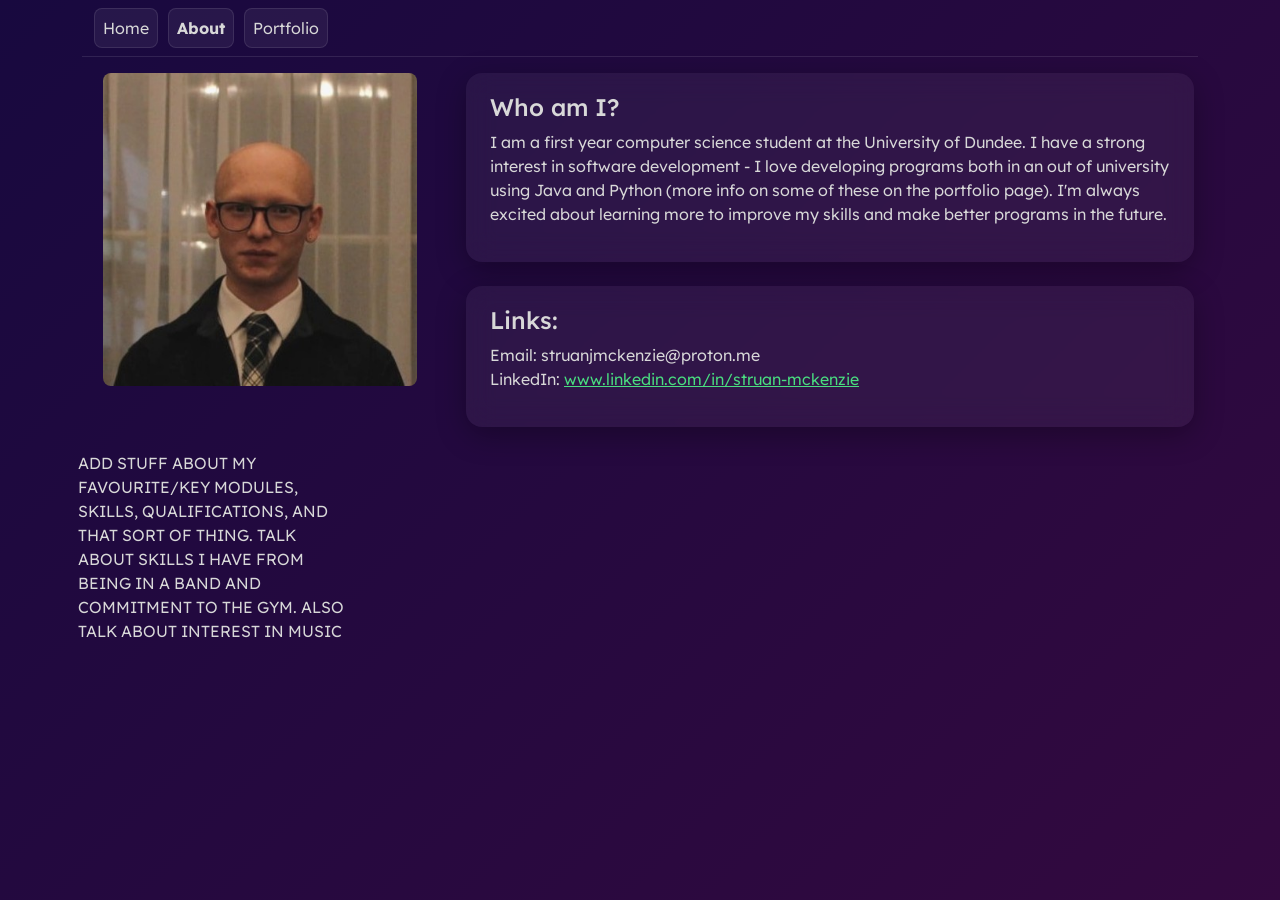
==== about.html @ e6e78b32 "changed way navbar is made" ====
<!doctype html>
<html lang="en">
<head>
    <meta charset="UTF-8">
    <meta name="viewport" content="width=device-width, initial-scale=1">
    <!-- bootstrap stuff -->
    <link href="https://cdn.jsdelivr.net/npm/bootstrap@5.3.8/dist/css/bootstrap.min.css" rel="stylesheet"
          integrity="sha384-sRIl4kxILFvY47J16cr9ZwB07vP4J8+LH7qKQnuqkuIAvNWLzeN8tE5YBujZqJLB" crossorigin="anonymous">
    <script src="https://cdn.jsdelivr.net/npm/bootstrap@5.3.8/dist/js/bootstrap.bundle.min.js"
            integrity="sha384-FKyoEForCGlyvwx9Hj09JcYn3nv7wiPVlz7YYwJrWVcXK/BmnVDxM+D2scQbITxI"
            crossorigin="anonymous"></script>
    <!-- google font stuff -->
    <link rel="preconnect" href="https://fonts.googleapis.com">
    <link rel="preconnect" href="https://fonts.gstatic.com" crossorigin>
    <link href="https://fonts.googleapis.com/css2?family=Barlow:wght@900&family=Lexend:wght@100..900&display=swap"
          rel="stylesheet">
    <!-- css -->
    <link rel="stylesheet" href="styles.css">
    <title>About</title>
</head>
<body>
<div class="container">
    <!-- Navbar -->
    <nav class="navbar navbar-expand">
        <div class="container-fluid">
            <div class="navbar-nav">
                <a class="nav-link" href="index.html">Home</a>
                <a class="nav-link current" href="about.html">About</a>
                <a class="nav-link" href="folio.html">Portfolio</a>
            </div>
        </div>
    </nav>
    <div class="row">
        <div class="col-md-4 p-3">
            <img src="images/sm.jpg" class="rounded-3 center" alt="photo of me">
        </div>
        <div class="col-12 col-md-8 p-3">
            <div class="box">
                <h4>Who am I?</h4>
                <p>I am a first year computer science student at the University of Dundee. I have a strong interest in
                    software development - I love developing programs both in an out of university using Java and Python
                    (more info on some of these on the portfolio page). I'm always excited about learning more to improve my
                    skills and make better programs in the future.</p>
            </div>
            <br>
            <div class="col-12 box">
                <h4>Links:</h4>
                <p>Email: struanjmckenzie@proton.me<br>
                    LinkedIn: <a href="https://www.linkedin.com/in/struan-mckenzie">www.linkedin.com/in/struan-mckenzie</a>
                </p>
            </div>
        </div>
    </div>
    <div class="row">
        <div class="col-12 col-sm-6 col-md-3 p-2">
            ADD STUFF ABOUT MY FAVOURITE/KEY MODULES, SKILLS, QUALIFICATIONS, AND THAT SORT OF THING. TALK ABOUT SKILLS
            I HAVE FROM BEING IN A BAND AND COMMITMENT TO THE GYM. ALSO TALK ABOUT INTEREST IN MUSIC
        </div>
    </div>
</div>
</body>
</html>
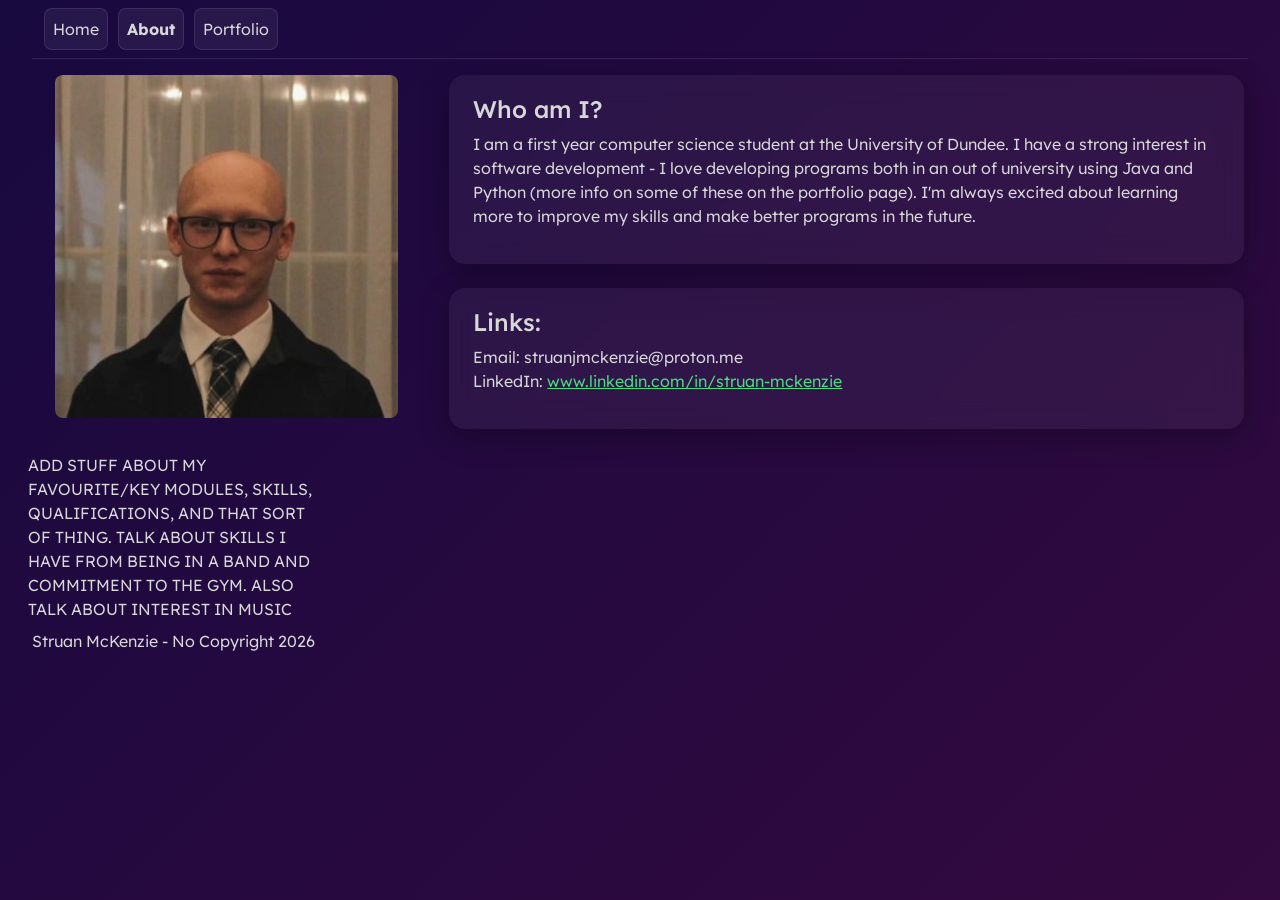
==== commit 52928c22: "clean up css" ====
--- a/about.html
+++ b/about.html
@@ -4,11 +4,8 @@
     <meta charset="UTF-8">
     <meta name="viewport" content="width=device-width, initial-scale=1">
     <!-- bootstrap stuff -->
-    <link href="https://cdn.jsdelivr.net/npm/bootstrap@5.3.8/dist/css/bootstrap.min.css" rel="stylesheet"
-          integrity="sha384-sRIl4kxILFvY47J16cr9ZwB07vP4J8+LH7qKQnuqkuIAvNWLzeN8tE5YBujZqJLB" crossorigin="anonymous">
-    <script src="https://cdn.jsdelivr.net/npm/bootstrap@5.3.8/dist/js/bootstrap.bundle.min.js"
-            integrity="sha384-FKyoEForCGlyvwx9Hj09JcYn3nv7wiPVlz7YYwJrWVcXK/BmnVDxM+D2scQbITxI"
-            crossorigin="anonymous"></script>
+    <link href="https://cdn.jsdelivr.net/npm/bootstrap@5.3.8/dist/css/bootstrap.min.css" rel="stylesheet" integrity="sha384-sRIl4kxILFvY47J16cr9ZwB07vP4J8+LH7qKQnuqkuIAvNWLzeN8tE5YBujZqJLB" crossorigin="anonymous">
+    <script src="https://cdn.jsdelivr.net/npm/bootstrap@5.3.8/dist/js/bootstrap.bundle.min.js" integrity="sha384-FKyoEForCGlyvwx9Hj09JcYn3nv7wiPVlz7YYwJrWVcXK/BmnVDxM+D2scQbITxI" crossorigin="anonymous"></script>
     <!-- google font stuff -->
     <link rel="preconnect" href="https://fonts.googleapis.com">
     <link rel="preconnect" href="https://fonts.gstatic.com" crossorigin>
@@ -19,7 +16,7 @@
     <title>About</title>
 </head>
 <body>
-<div class="container">
+<header>
     <!-- Navbar -->
     <nav class="navbar navbar-expand">
         <div class="container-fluid">
@@ -30,6 +27,8 @@
             </div>
         </div>
     </nav>
+</header>
+<main>
     <div class="row">
         <div class="col-md-4 p-3">
             <img src="images/sm.jpg" class="rounded-3 center" alt="photo of me">
@@ -37,10 +36,7 @@
         <div class="col-12 col-md-8 p-3">
             <div class="box">
                 <h4>Who am I?</h4>
-                <p>I am a first year computer science student at the University of Dundee. I have a strong interest in
-                    software development - I love developing programs both in an out of university using Java and Python
-                    (more info on some of these on the portfolio page). I'm always excited about learning more to improve my
-                    skills and make better programs in the future.</p>
+                <p>I am a first year computer science student at the University of Dundee. I have a strong interest in software development - I love developing programs both in an out of university using Java and Python (more info on some of these on the portfolio page). I'm always excited about learning more to improve my skills and make better programs in the future.</p>
             </div>
             <br>
             <div class="col-12 box">
@@ -53,10 +49,12 @@
     </div>
     <div class="row">
         <div class="col-12 col-sm-6 col-md-3 p-2">
-            ADD STUFF ABOUT MY FAVOURITE/KEY MODULES, SKILLS, QUALIFICATIONS, AND THAT SORT OF THING. TALK ABOUT SKILLS
-            I HAVE FROM BEING IN A BAND AND COMMITMENT TO THE GYM. ALSO TALK ABOUT INTEREST IN MUSIC
+            ADD STUFF ABOUT MY FAVOURITE/KEY MODULES, SKILLS, QUALIFICATIONS, AND THAT SORT OF THING. TALK ABOUT SKILLS I HAVE FROM BEING IN A BAND AND COMMITMENT TO THE GYM. ALSO TALK ABOUT INTEREST IN MUSIC
         </div>
     </div>
-</div>
+</main>
+<footer>
+    <p>Struan McKenzie - No Copyright 2026</p>
+</footer>
 </body>
 </html>
--- a/styles.css
+++ b/styles.css
@@ -0,0 +1,108 @@
+/* ============================
+   Styles for the whole website
+   ============================ */
+
+/* ===========================
+   Override default HTML style
+   =========================== */
+body {
+    font-family: "Lexend", sans-serif;
+    font-optical-sizing: auto;
+    font-weight: 350;
+    font-style: normal;
+    min-height: 100vh;
+    background: linear-gradient(135deg, #18093f, #33093f);
+    padding-inline: 2rem;
+    color: #d8d8d8;
+}
+
+/* link style */
+a {
+    color: #4ade80;
+    text-decoration: underline;
+}
+
+a:hover {
+    text-decoration: underline double;
+}
+
+/* =================
+    Nav style
+   ================= */
+.nav-link {
+    border-radius: 8px;
+    font-size: 1rem;
+    color: #d8d8d8;
+    background: rgba(255,255,255,0.06);
+    border: 1px solid rgba(255,255,255,0.1);
+    transition: 0.2s;
+    cursor: pointer;
+}
+
+.nav-link:hover {
+    background: rgba(255,255,255,0.12);
+    color: #e6f1f2;
+    text-decoration: none;
+}
+
+.current {
+    font-weight: 700;
+}
+
+.navbar {
+    padding-top: 0.5rem;
+    border-bottom: 1px solid rgba(255,255,255,0.1);
+}
+
+.navbar-nav {
+    gap: 10px;
+}
+
+/* =================
+   Content styling
+   ================= */
+.portfolio-grid {
+    display: grid;
+    grid-template-columns: repeat(auto-fit, minmax(300px, 1fr));
+    gap: 2rem;
+}
+
+/* Box style */
+.box {
+    background: rgba(255,255,255,0.05);
+    border-radius: 16px;
+    backdrop-filter: blur(14px);
+    box-shadow: 0 8px 30px rgba(0,0,0,0.3);
+    transition: 0.25s;
+    font-size: 1rem;
+    padding: 20px 24px;
+    overflow: visible;
+}
+
+.box:hover {
+    transform: scale3d(1.01, 1.01, 1);
+}
+
+/* for centering images */
+.center {
+    display: block;
+    margin-left: auto;
+    margin-right: auto;
+    width: 90%;
+}
+
+/* ==============
+   Font packs
+   ============== */
+.barlow-black-italic-big {
+    font-family: "Barlow", sans-serif;
+    font-weight: 900;
+    font-style: normal;
+    font-size: 5rem;
+}
+.barlow-black-italic-small {
+    font-family: "Barlow", sans-serif;
+    font-weight: 900;
+    font-style: normal;
+    font-size: 3rem;
+}
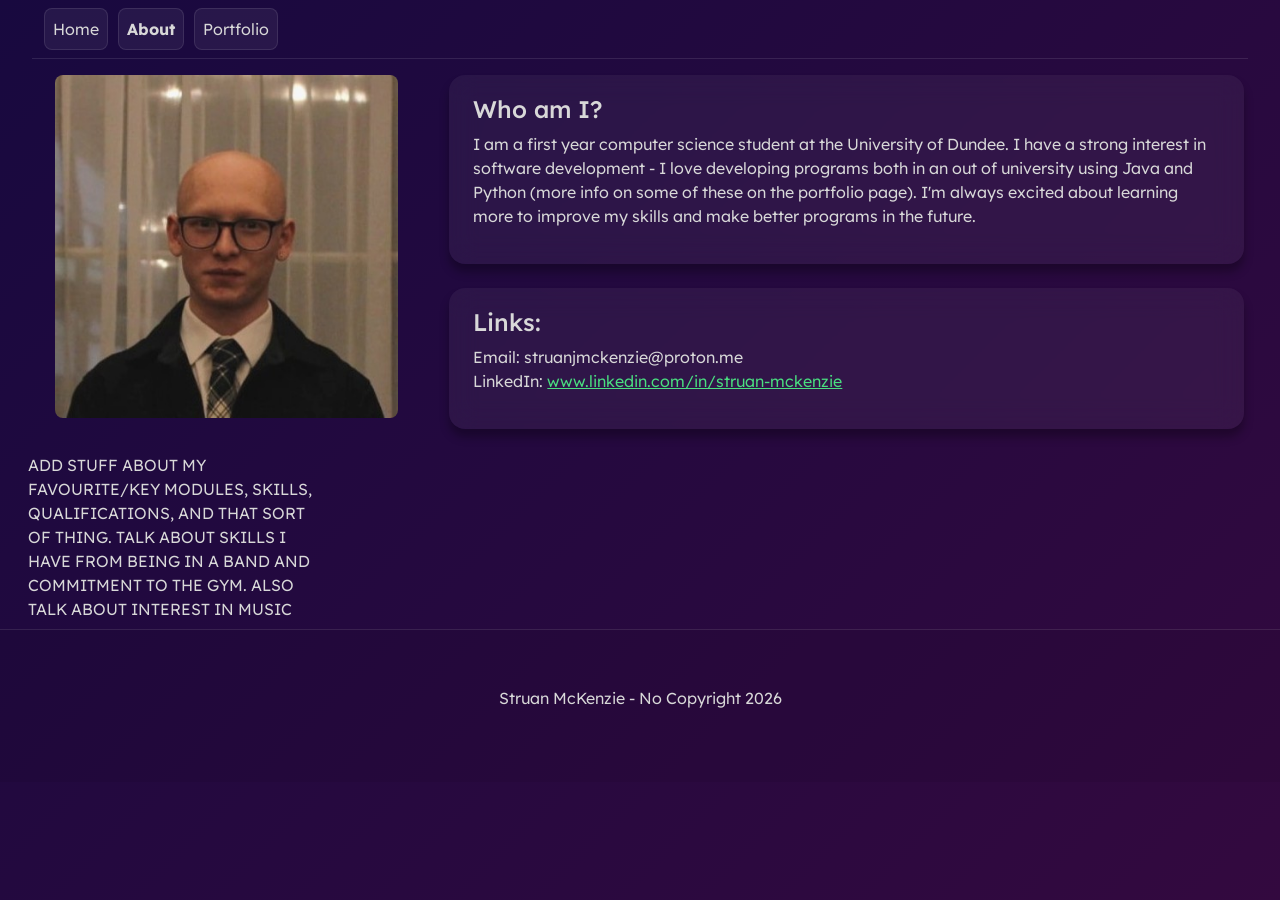
==== commit 3b4bb754: "add footer" ====
--- a/about.html
+++ b/about.html
@@ -54,7 +54,7 @@
     </div>
 </main>
 <footer>
-    <p>Struan McKenzie - No Copyright 2026</p>
+    <p class="text-center p-4">Struan McKenzie - No Copyright 2026</p>
 </footer>
 </body>
 </html>
--- a/styles.css
+++ b/styles.css
@@ -12,8 +12,15 @@
     font-style: normal;
     min-height: 100vh;
     background: linear-gradient(135deg, #18093f, #33093f);
+    color: #d8d8d8;
+}
+
+header {
     padding-inline: 2rem;
-    color: #d8d8d8;
+}
+
+main {
+    padding-inline: 2rem;
 }
 
 /* link style */
@@ -24,6 +31,12 @@
 
 a:hover {
     text-decoration: underline double;
+}
+
+footer {
+    padding-block: 2rem;
+    border-top: 1px solid rgba(255,255,255,0.1);
+    background: rgba(0,0,0,0.06);
 }
 
 /* =================
@@ -65,6 +78,7 @@
     display: grid;
     grid-template-columns: repeat(auto-fit, minmax(300px, 1fr));
     gap: 2rem;
+    padding-bottom: 2rem;
 }
 
 /* Box style */
@@ -72,7 +86,7 @@
     background: rgba(255,255,255,0.05);
     border-radius: 16px;
     backdrop-filter: blur(14px);
-    box-shadow: 0 8px 30px rgba(0,0,0,0.3);
+    box-shadow: 0 8px 10px rgba(0,0,0,0.3);
     transition: 0.25s;
     font-size: 1rem;
     padding: 20px 24px;
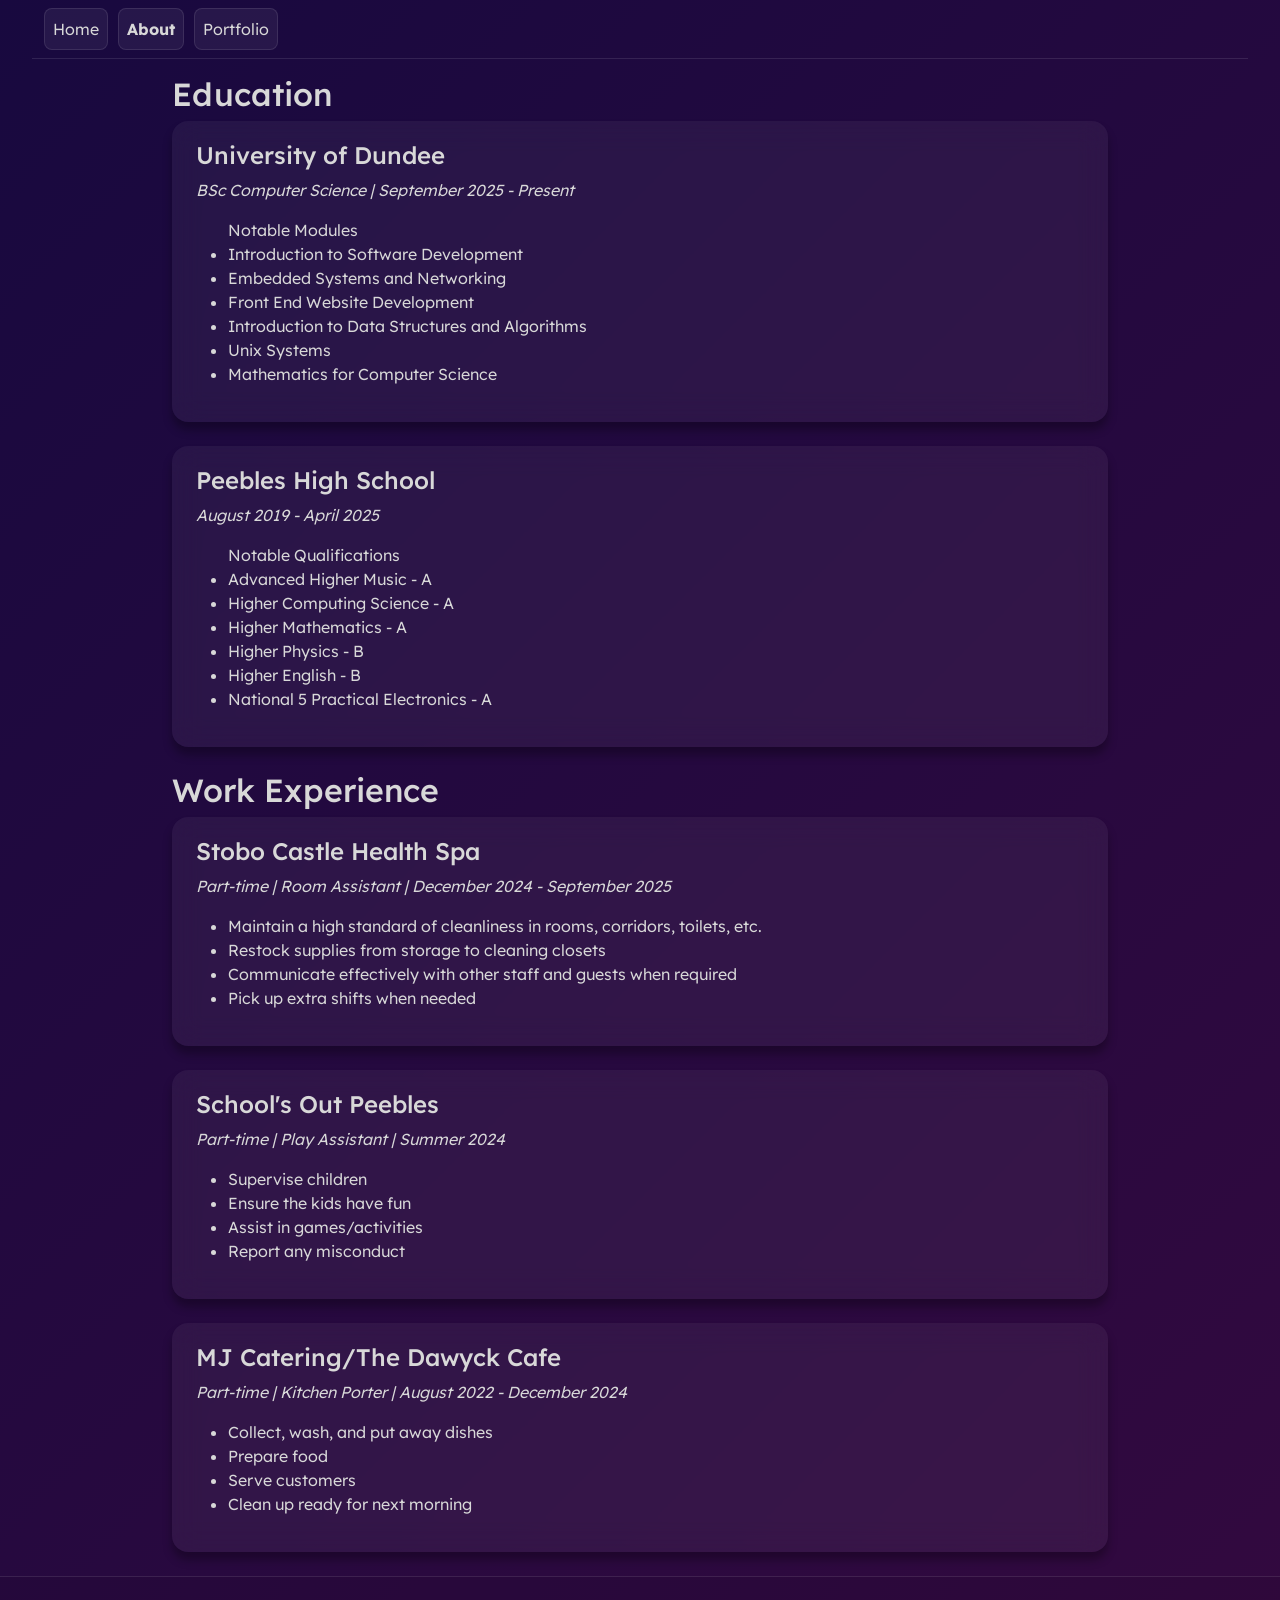
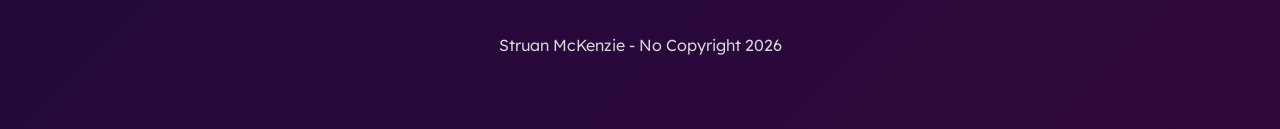
==== commit 4fa325c4: "add a lot of info" ====
--- a/about.html
+++ b/about.html
@@ -29,30 +29,70 @@
     </nav>
 </header>
 <main>
-    <div class="row">
-        <div class="col-md-4 p-3">
-            <img src="images/sm.jpg" class="rounded-3 center" alt="photo of me">
+    <div class="container thin">
+        <h2 class="pt-3">Education</h2>
+        <div class="box">
+            <h4>University of Dundee</h4>
+            <p class="italic">BSc Computer Science | September 2025 - Present</p>
+            <ul> Notable Modules
+                <li>Introduction to Software Development</li>
+                <li>Embedded Systems and Networking</li>
+                <li>Front End Website Development</li>
+                <li>Introduction to Data Structures and Algorithms</li>
+                <li>Unix Systems</li>
+                <li>Mathematics for Computer Science</li>
+            </ul>
         </div>
-        <div class="col-12 col-md-8 p-3">
-            <div class="box">
-                <h4>Who am I?</h4>
-                <p>I am a first year computer science student at the University of Dundee. I have a strong interest in software development - I love developing programs both in an out of university using Java and Python (more info on some of these on the portfolio page). I'm always excited about learning more to improve my skills and make better programs in the future.</p>
-            </div>
-            <br>
-            <div class="col-12 box">
-                <h4>Links:</h4>
-                <p>Email: struanjmckenzie@proton.me<br>
-                    LinkedIn: <a href="https://www.linkedin.com/in/struan-mckenzie">www.linkedin.com/in/struan-mckenzie</a>
-                </p>
-            </div>
+        <br>
+        <div class="box">
+            <h4>Peebles High School</h4>
+            <p class="italic">August 2019 - April 2025</p>
+            <ul> Notable Qualifications
+                <li>Advanced Higher Music - A</li>
+                <li>Higher Computing Science - A</li>
+                <li>Higher Mathematics - A</li>
+                <li>Higher Physics - B</li>
+                <li>Higher English - B</li>
+                <li>National 5 Practical Electronics - A</li>
+            </ul>
         </div>
-    </div>
-    <div class="row">
-        <div class="col-12 col-sm-6 col-md-3 p-2">
-            ADD STUFF ABOUT MY FAVOURITE/KEY MODULES, SKILLS, QUALIFICATIONS, AND THAT SORT OF THING. TALK ABOUT SKILLS I HAVE FROM BEING IN A BAND AND COMMITMENT TO THE GYM. ALSO TALK ABOUT INTEREST IN MUSIC
+        <br>
+        <h2>Work Experience</h2>
+        <div class="box">
+            <h4>Stobo Castle Health Spa</h4>
+            <p class="italic">Part-time | Room Assistant | December 2024 - September 2025</p>
+            <ul>
+                <li>Maintain a high standard of cleanliness in rooms, corridors, toilets, etc.</li>
+                <li>Restock supplies from storage to cleaning closets</li>
+                <li>Communicate effectively with other staff and guests when required</li>
+                <li>Pick up extra shifts when needed</li>
+            </ul>
+        </div>
+        <br>
+        <div class="box">
+            <h4>School's Out Peebles</h4>
+            <p class="italic">Part-time | Play Assistant | Summer 2024</p>
+            <ul>
+                <li>Supervise children</li>
+                <li>Ensure the kids have fun</li>
+                <li>Assist in games/activities</li>
+                <li>Report any misconduct</li>
+            </ul>
+        </div>
+        <br>
+        <div class="box">
+            <h4>MJ Catering/The Dawyck Cafe</h4>
+            <p class="italic">Part-time | Kitchen Porter | August 2022 - December 2024</p>
+            <ul>
+                <li>Collect, wash, and put away dishes</li>
+                <li>Prepare food</li>
+                <li>Serve customers</li>
+                <li>Clean up ready for next morning</li>
+            </ul>
         </div>
     </div>
 </main>
+<br>
 <footer>
     <p class="text-center p-4">Struan McKenzie - No Copyright 2026</p>
 </footer>
--- a/styles.css
+++ b/styles.css
@@ -102,11 +102,16 @@
     display: block;
     margin-left: auto;
     margin-right: auto;
-    width: 90%;
+    width: 100%;
+}
+
+/* restrict width of about page */
+.thin {
+    max-width: 60rem;
 }
 
 /* ==============
-   Font packs
+   Font styles
    ============== */
 .barlow-black-italic-big {
     font-family: "Barlow", sans-serif;
@@ -114,9 +119,14 @@
     font-style: normal;
     font-size: 5rem;
 }
+
 .barlow-black-italic-small {
     font-family: "Barlow", sans-serif;
     font-weight: 900;
     font-style: normal;
     font-size: 3rem;
+}
+
+.italic {
+    font-style: italic;
 }
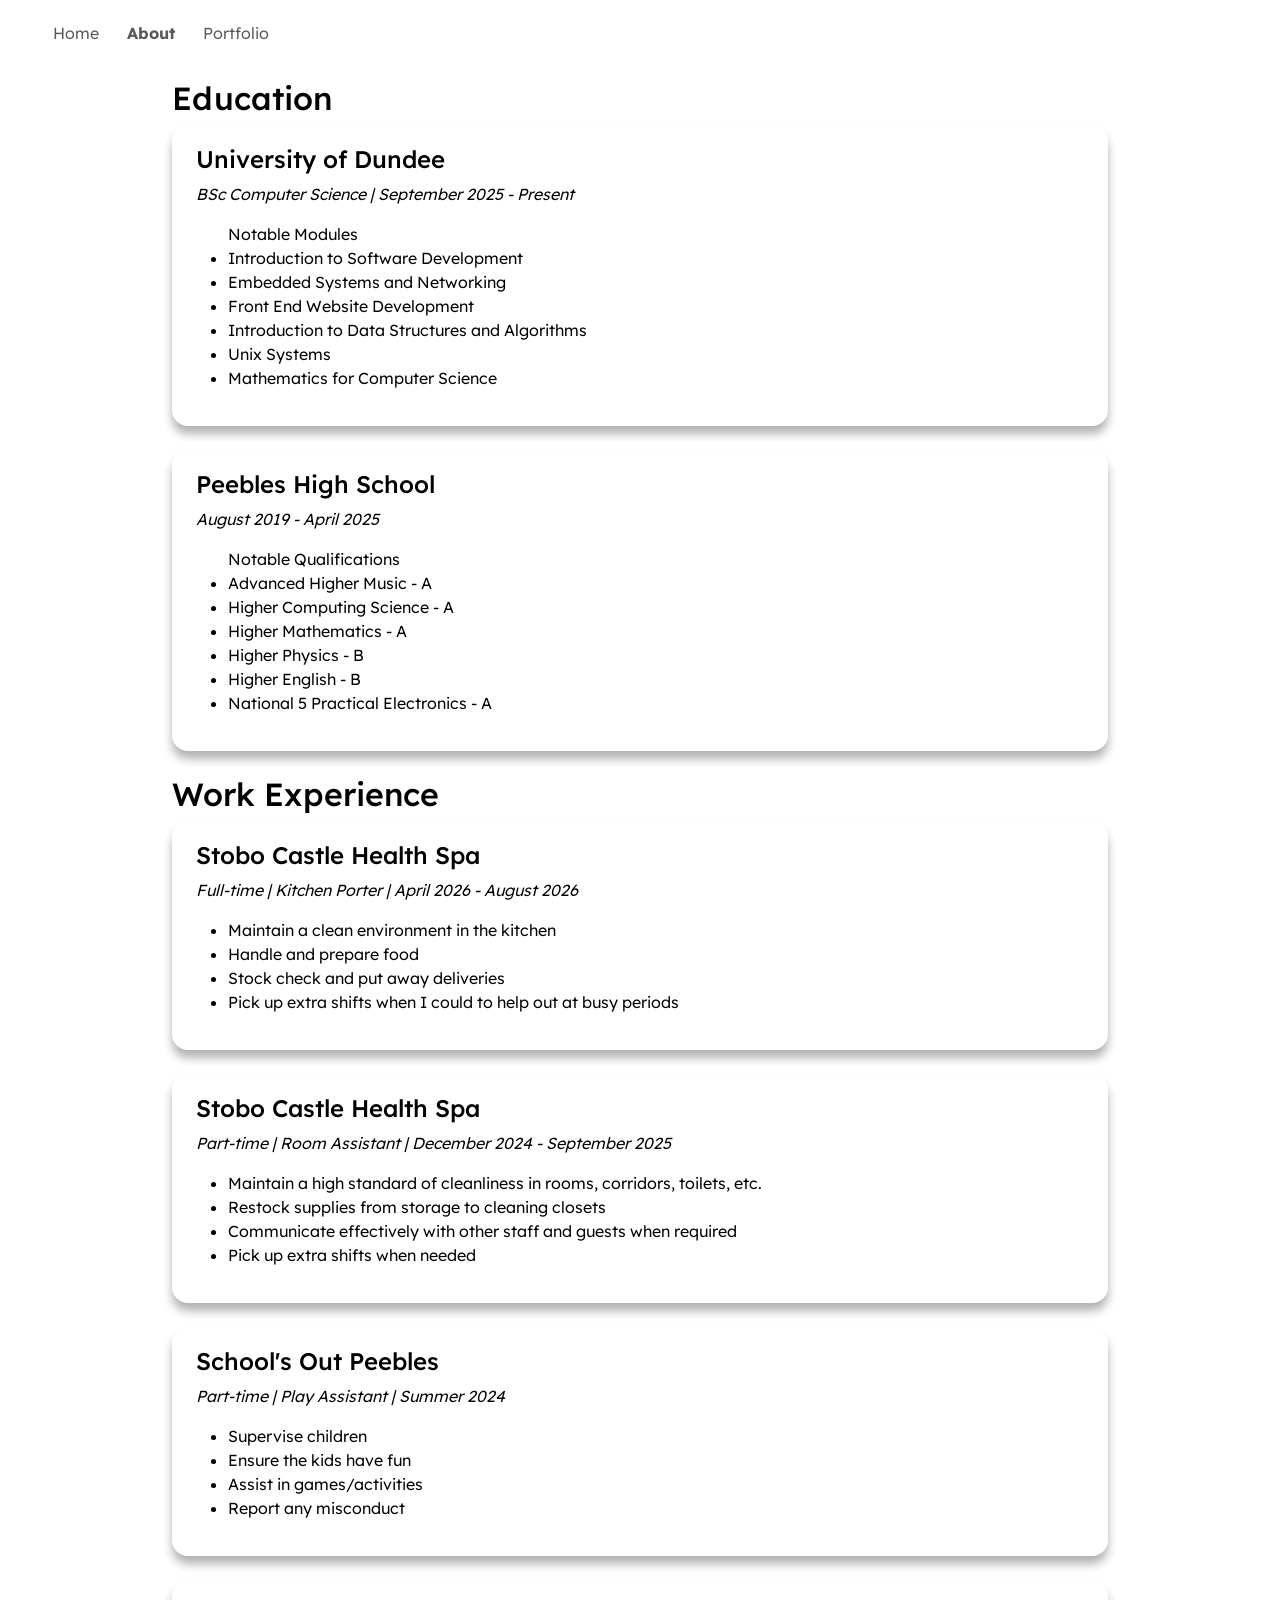
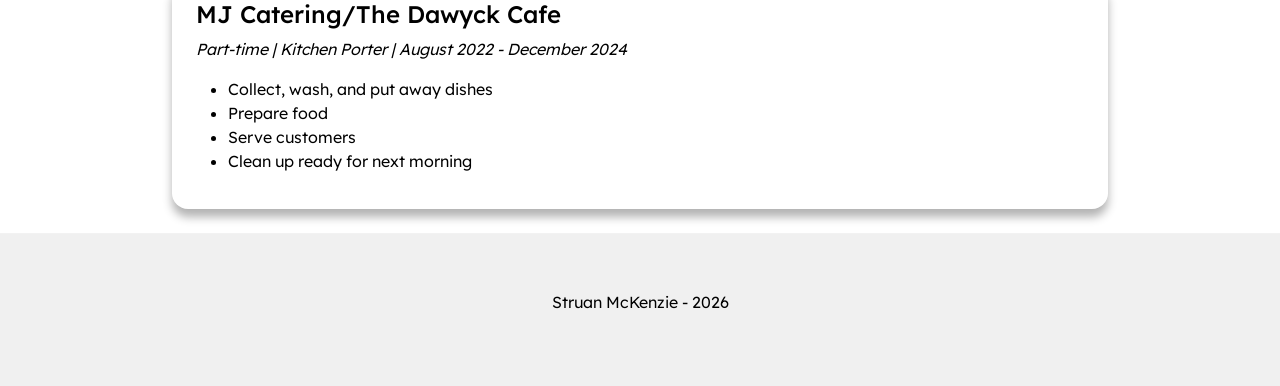
==== commit 25b413bf: "Updated style and work experience" ====
--- a/about.html
+++ b/about.html
@@ -60,6 +60,17 @@
         <h2>Work Experience</h2>
         <div class="box">
             <h4>Stobo Castle Health Spa</h4>
+            <p class="italic">Full-time | Kitchen Porter | April 2026 - August 2026</p>
+            <ul>
+                <li>Maintain a clean environment in the kitchen</li>
+                <li>Handle and prepare food</li>
+                <li>Stock check and put away deliveries</li>
+                <li>Pick up extra shifts when I could to help out at busy periods</li>
+            </ul>
+        </div>
+        <br>
+        <div class="box">
+            <h4>Stobo Castle Health Spa</h4>
             <p class="italic">Part-time | Room Assistant | December 2024 - September 2025</p>
             <ul>
                 <li>Maintain a high standard of cleanliness in rooms, corridors, toilets, etc.</li>
@@ -94,7 +105,7 @@
 </main>
 <br>
 <footer>
-    <p class="text-center p-4">Struan McKenzie - No Copyright 2026</p>
+    <p class="text-center p-4">Struan McKenzie - 2026</p>
 </footer>
 </body>
-</html>+</html>
--- a/styles.css
+++ b/styles.css
@@ -11,8 +11,8 @@
     font-weight: 350;
     font-style: normal;
     min-height: 100vh;
-    background: linear-gradient(135deg, #18093f, #33093f);
-    color: #d8d8d8;
+    background: linear-gradient(135deg, #f4f9ff, #fgfgfg);
+    color: #000000;
 }
 
 header {
@@ -45,7 +45,6 @@
 .nav-link {
     border-radius: 8px;
     font-size: 1rem;
-    color: #d8d8d8;
     background: rgba(255,255,255,0.06);
     border: 1px solid rgba(255,255,255,0.1);
     transition: 0.2s;
@@ -54,7 +53,7 @@
 
 .nav-link:hover {
     background: rgba(255,255,255,0.12);
-    color: #e6f1f2;
+    color: #a8a8a8;
     text-decoration: none;
 }
 
@@ -63,7 +62,7 @@
 }
 
 .navbar {
-    padding-top: 0.5rem;
+    padding-top: 0.75rem;
     border-bottom: 1px solid rgba(255,255,255,0.1);
 }
 
@@ -95,6 +94,10 @@
 
 .box:hover {
     transform: scale3d(1.01, 1.01, 1);
+}
+
+.x:hover {
+    transform: none;
 }
 
 /* for centering images */
@@ -129,4 +132,4 @@
 
 .italic {
     font-style: italic;
-}+}
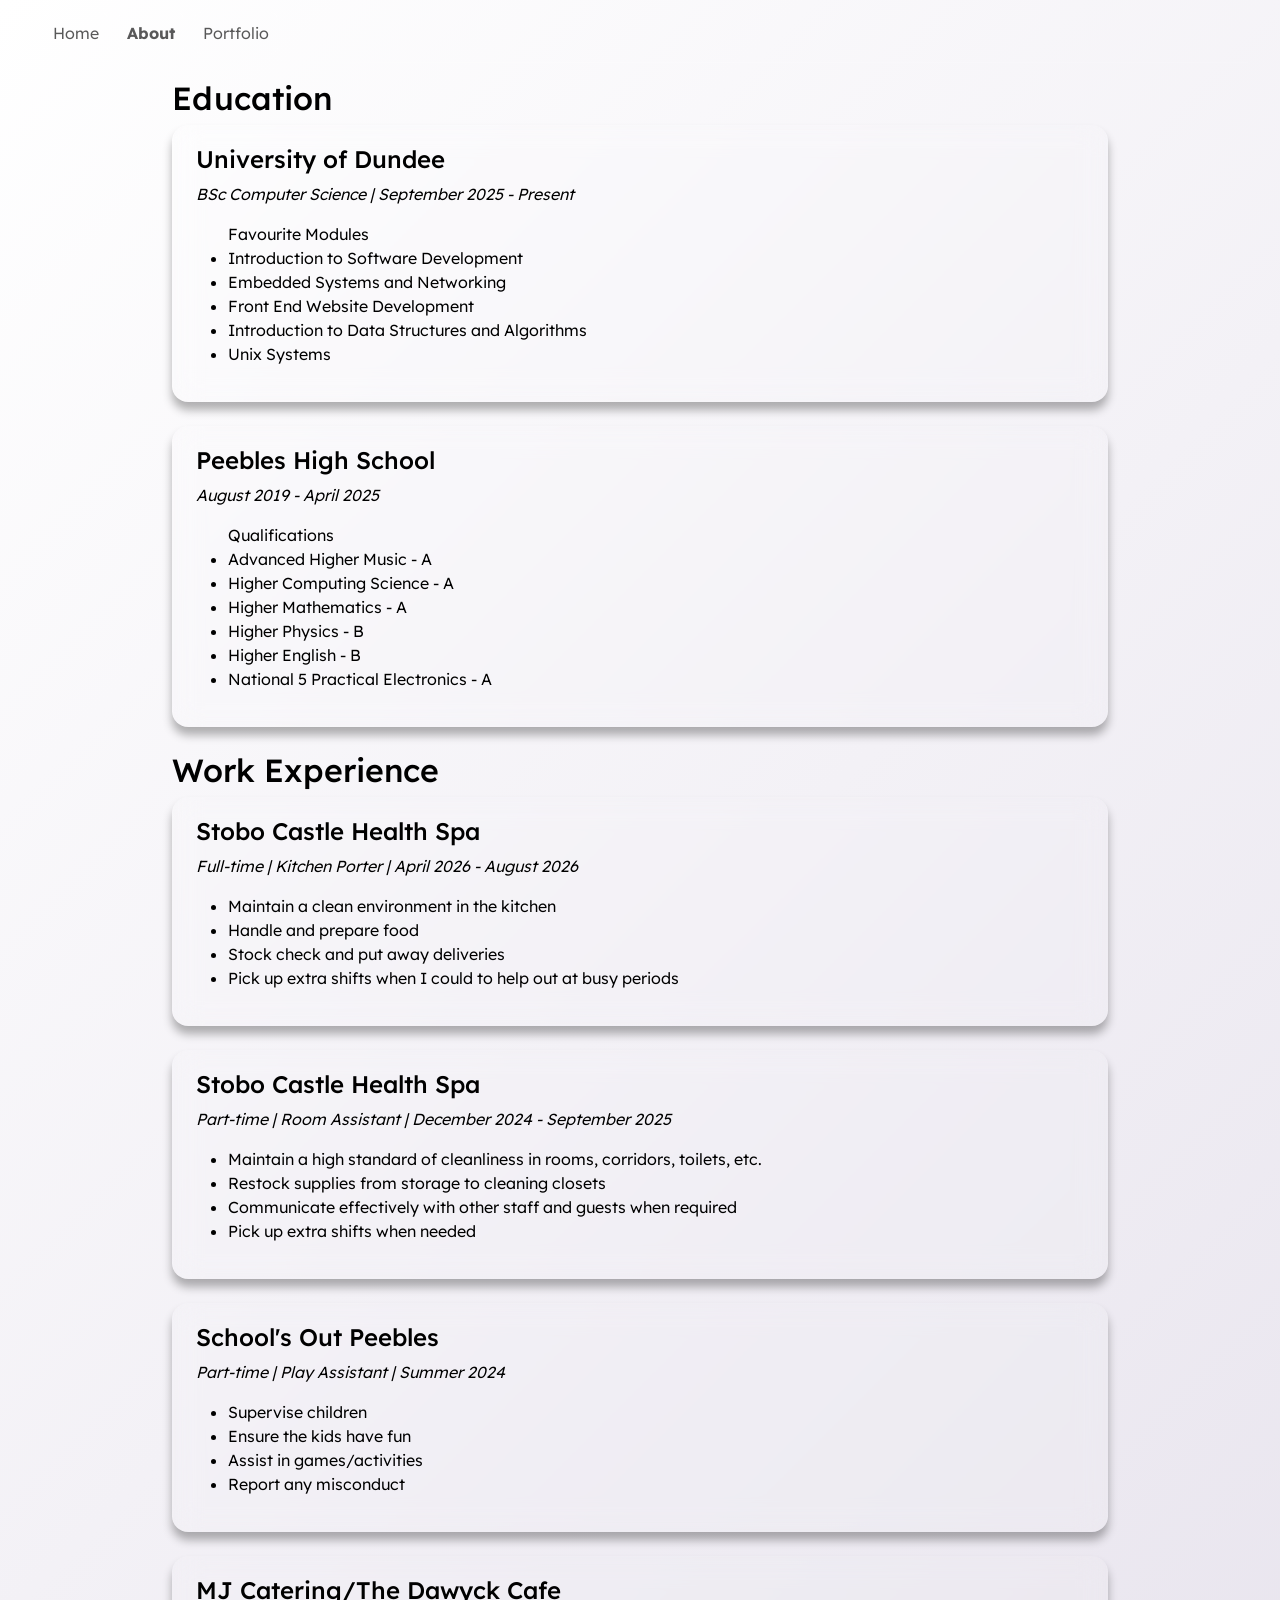
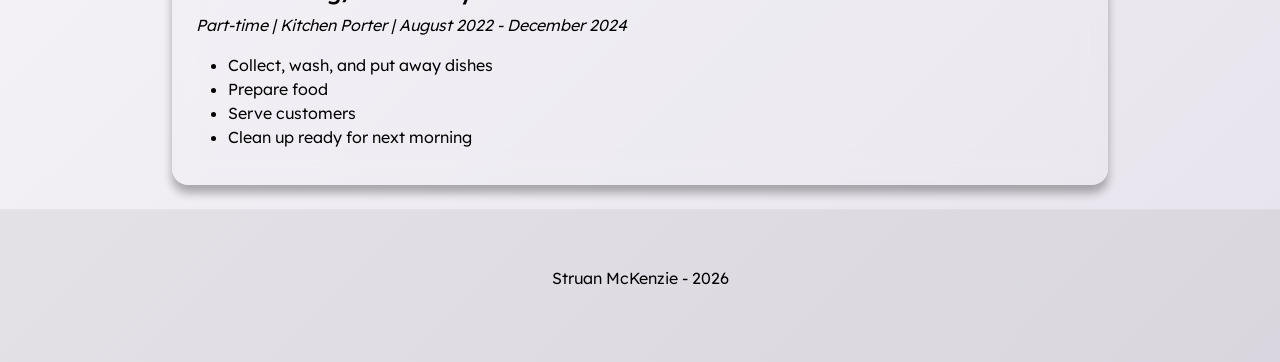
==== commit 45933a10: "updated style" ====
--- a/about.html
+++ b/about.html
@@ -34,20 +34,19 @@
         <div class="box">
             <h4>University of Dundee</h4>
             <p class="italic">BSc Computer Science | September 2025 - Present</p>
-            <ul> Notable Modules
+            <ul>Favourite Modules
                 <li>Introduction to Software Development</li>
                 <li>Embedded Systems and Networking</li>
                 <li>Front End Website Development</li>
                 <li>Introduction to Data Structures and Algorithms</li>
                 <li>Unix Systems</li>
-                <li>Mathematics for Computer Science</li>
             </ul>
         </div>
         <br>
         <div class="box">
             <h4>Peebles High School</h4>
             <p class="italic">August 2019 - April 2025</p>
-            <ul> Notable Qualifications
+            <ul>Qualifications
                 <li>Advanced Higher Music - A</li>
                 <li>Higher Computing Science - A</li>
                 <li>Higher Mathematics - A</li>
--- a/styles.css
+++ b/styles.css
@@ -11,7 +11,7 @@
     font-weight: 350;
     font-style: normal;
     min-height: 100vh;
-    background: linear-gradient(135deg, #f4f9ff, #fgfgfg);
+    background: linear-gradient(135deg, #ffffff, #e7e3ed);
     color: #000000;
 }
 
@@ -25,7 +25,7 @@
 
 /* link style */
 a {
-    color: #4ade80;
+    color: #3ac16b;
     text-decoration: underline;
 }
 
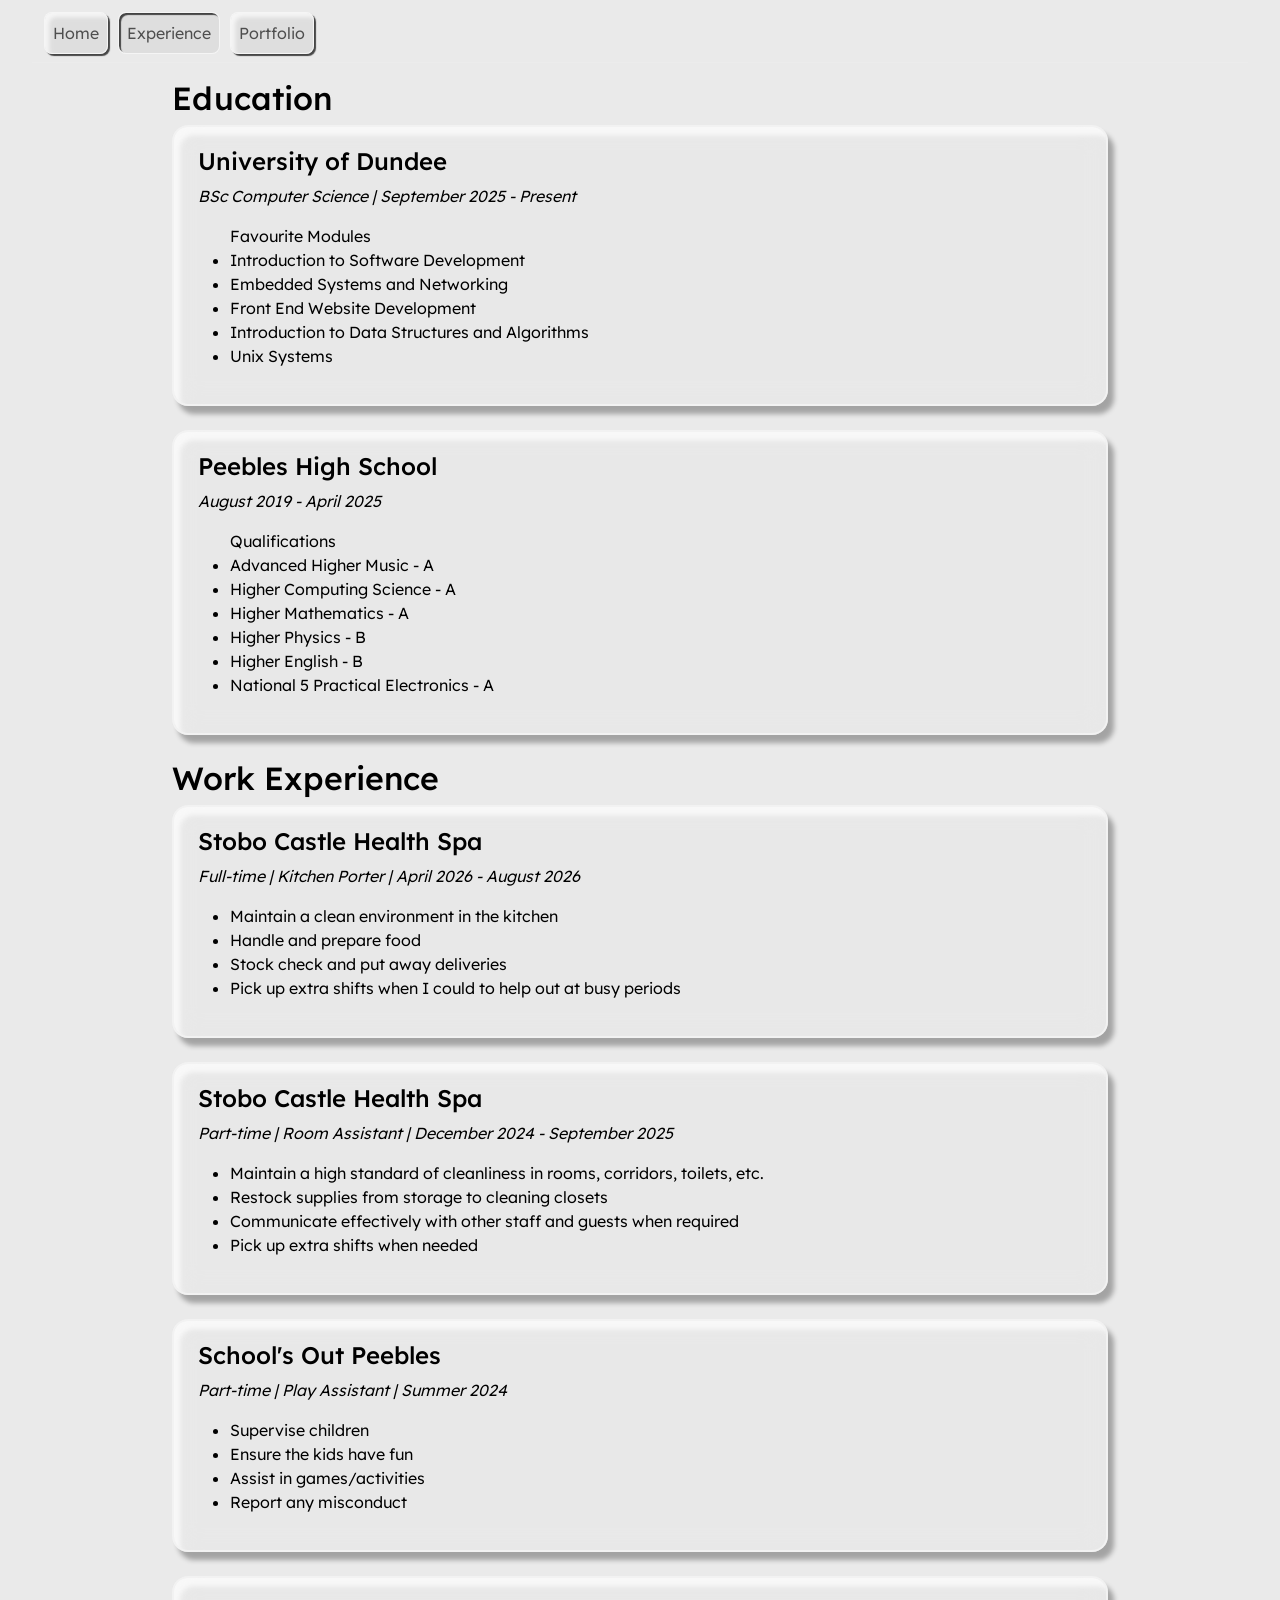
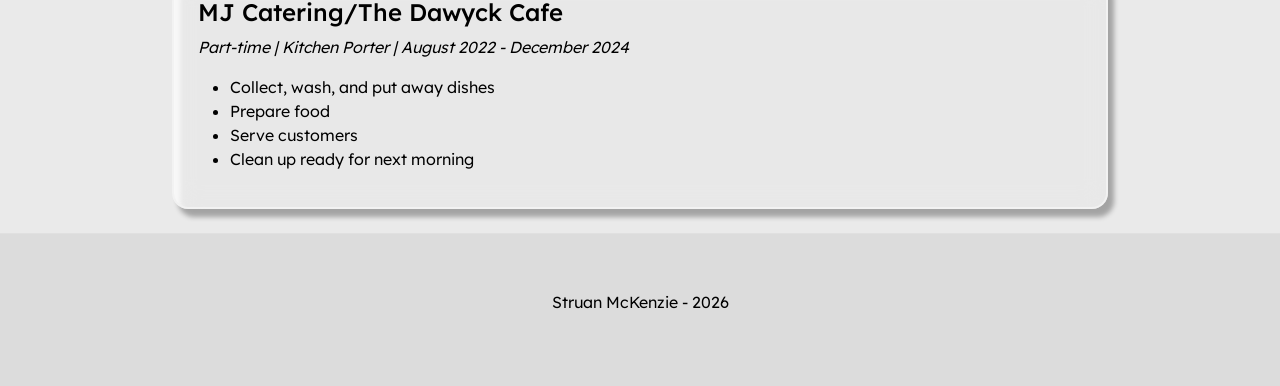
==== commit e06fc9e5: "add cv.odt and changed style again" ====
--- a/about.html
+++ b/about.html
@@ -13,7 +13,7 @@
           rel="stylesheet">
     <!-- css -->
     <link rel="stylesheet" href="styles.css">
-    <title>About</title>
+    <title>Experience</title>
 </head>
 <body>
 <header>
@@ -22,7 +22,7 @@
         <div class="container-fluid">
             <div class="navbar-nav">
                 <a class="nav-link" href="index.html">Home</a>
-                <a class="nav-link current" href="about.html">About</a>
+                <a class="nav-link current" href="about.html">Experience</a>
                 <a class="nav-link" href="folio.html">Portfolio</a>
             </div>
         </div>
@@ -31,7 +31,7 @@
 <main>
     <div class="container thin">
         <h2 class="pt-3">Education</h2>
-        <div class="box">
+        <div class="box x">
             <h4>University of Dundee</h4>
             <p class="italic">BSc Computer Science | September 2025 - Present</p>
             <ul>Favourite Modules
@@ -43,7 +43,7 @@
             </ul>
         </div>
         <br>
-        <div class="box">
+        <div class="box x">
             <h4>Peebles High School</h4>
             <p class="italic">August 2019 - April 2025</p>
             <ul>Qualifications
@@ -57,7 +57,7 @@
         </div>
         <br>
         <h2>Work Experience</h2>
-        <div class="box">
+        <div class="box x">
             <h4>Stobo Castle Health Spa</h4>
             <p class="italic">Full-time | Kitchen Porter | April 2026 - August 2026</p>
             <ul>
@@ -68,7 +68,7 @@
             </ul>
         </div>
         <br>
-        <div class="box">
+        <div class="box x">
             <h4>Stobo Castle Health Spa</h4>
             <p class="italic">Part-time | Room Assistant | December 2024 - September 2025</p>
             <ul>
@@ -79,7 +79,7 @@
             </ul>
         </div>
         <br>
-        <div class="box">
+        <div class="box x">
             <h4>School's Out Peebles</h4>
             <p class="italic">Part-time | Play Assistant | Summer 2024</p>
             <ul>
@@ -90,7 +90,7 @@
             </ul>
         </div>
         <br>
-        <div class="box">
+        <div class="box x">
             <h4>MJ Catering/The Dawyck Cafe</h4>
             <p class="italic">Part-time | Kitchen Porter | August 2022 - December 2024</p>
             <ul>
--- a/styles.css
+++ b/styles.css
@@ -11,7 +11,7 @@
     font-weight: 350;
     font-style: normal;
     min-height: 100vh;
-    background: linear-gradient(135deg, #ffffff, #e7e3ed);
+    background: #eaeaea;
     color: #000000;
 }
 
@@ -45,20 +45,27 @@
 .nav-link {
     border-radius: 8px;
     font-size: 1rem;
-    background: rgba(255,255,255,0.06);
-    border: 1px solid rgba(255,255,255,0.1);
+    background: rgba(0,0,0, 0.05);
+    border: 1px solid rgba(255,255,255, 0.7);
+
+    box-shadow: 2px 2px 1px rgba(0, 0, 0, 0.7),
+      inset 4px 4px 4px rgba(255, 255, 255, 0.7);
+
     transition: 0.2s;
     cursor: pointer;
 }
 
+.nav-link.selected {
+    shadow: inset 4px 4px 4px rgba(255, 255, 255, 0.7);
+}
+
 .nav-link:hover {
-    background: rgba(255,255,255,0.12);
-    color: #a8a8a8;
+    background: rgba(0,0,0, 0.2);
     text-decoration: none;
 }
 
-.current {
-    font-weight: 700;
+.current { 
+    box-shadow: inset 2px 2px 1px rgba(0,0,0, 0.7);
 }
 
 .navbar {
@@ -82,10 +89,12 @@
 
 /* Box style */
 .box {
-    background: rgba(255,255,255,0.05);
+    background: rgba(230,230,230,0.4);
+    border: 2px solid rgba(255,255,255,0.4);
     border-radius: 16px;
     backdrop-filter: blur(14px);
-    box-shadow: 0 8px 10px rgba(0,0,0,0.3);
+    box-shadow: 6px 8px 5px rgba(0,0,0,0.3),
+      inset 6px 8px 5px rgba(255,255,255,0.7);
     transition: 0.25s;
     font-size: 1rem;
     padding: 20px 24px;
